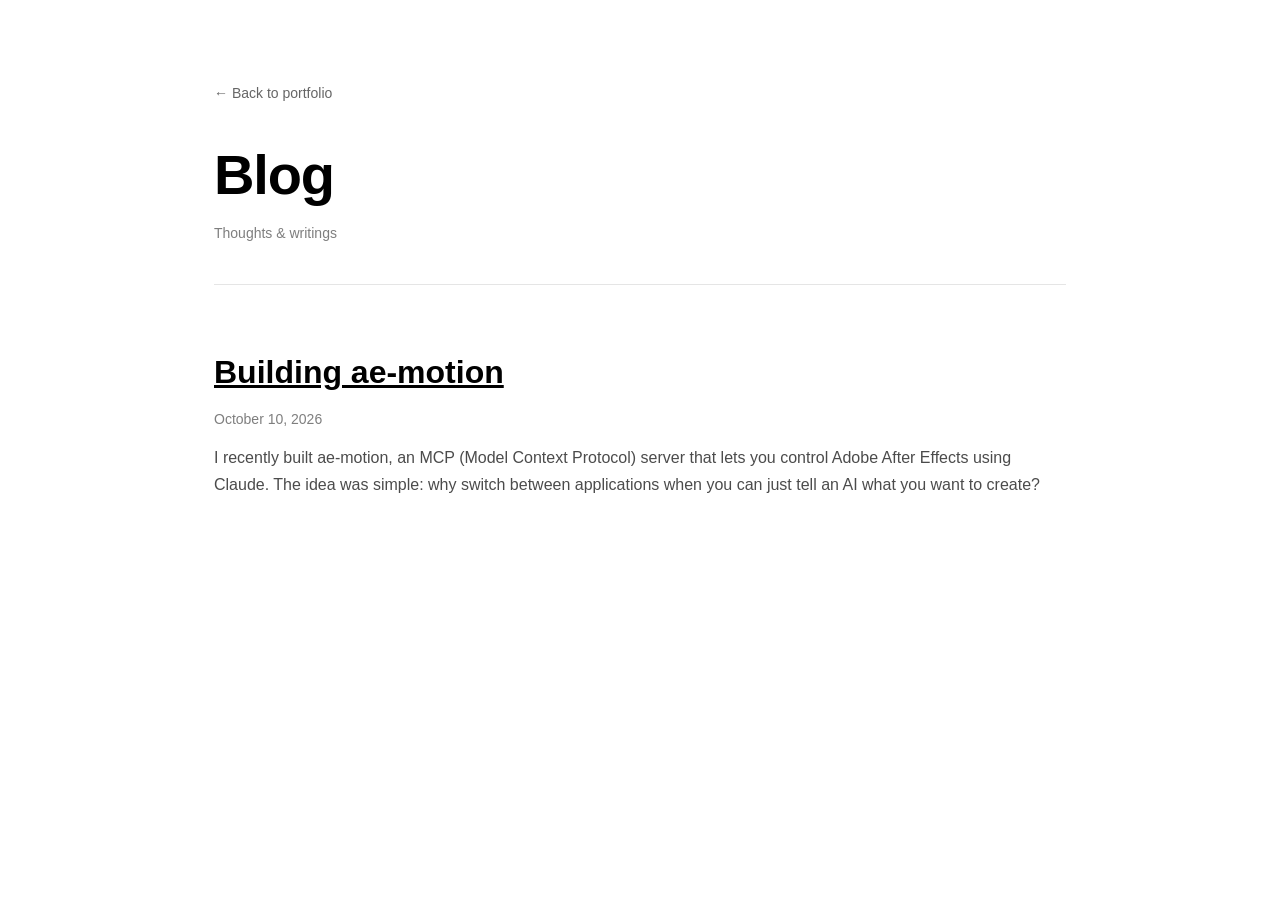
==== blog/index.html @ ca48edea "Add blog system and ae-motion project - Added blog with styling, template, and auto-index generator " ====
<!DOCTYPE html>
<html lang="en">
<head>
  <meta charset="UTF-8">
  <meta name="viewport" content="width=device-width, initial-scale=1">
  <title>Blog</title>
  <link rel="stylesheet" href="../blog.css">
</head>
<body>

  <div class="blog-container">
    <a href="../index.html" class="back-link">← Back to portfolio</a>

    <div class="blog-header">
      <h1 class="blog-title">Blog</h1>
      <div class="blog-meta">Thoughts & writings</div>
    </div>

    <div class="blog-content">
      <div class="blog-list">
        <div class="blog-post">
          <a href="building-ae-motion.html" class="blog-post-title">Building ae-motion</a>
          <div class="blog-post-meta">October 10, 2026</div>
          <p class="blog-post-excerpt">I recently built ae-motion, an MCP (Model Context Protocol) server that lets you control Adobe After Effects using Claude. The idea was simple: why switch between applications when you can just tell an AI what you want to create?</p>
        </div>
      </div>
    </div>
  </div>

</body>
</html>
---- blog.css ----
* { box-sizing: border-box; }

html, body {
  margin: 0;
  background: #ffffff;
  color: #000000;
  font-family: -apple-system, "Helvetica Neue", Helvetica, Arial, sans-serif;
  -webkit-font-smoothing: antialiased;
  line-height: 1.6;
}

.blog-container {
  max-width: 900px;
  margin: 0 auto;
  padding: 80px 24px;
}

.blog-header {
  margin-bottom: 60px;
  padding-bottom: 40px;
  border-bottom: 1px solid #e5e5e5;
}

.blog-title {
  font-size: clamp(36px, 5vw, 56px);
  font-weight: 600;
  letter-spacing: -0.02em;
  margin: 0 0 16px 0;
  line-height: 1.1;
}

.blog-meta {
  font-size: 14px;
  opacity: 0.5;
}

.blog-content {
  font-size: 18px;
  line-height: 1.7;
}

.blog-content h1,
.blog-content h2,
.blog-content h3 {
  font-weight: 600;
  letter-spacing: -0.01em;
  margin-top: 48px;
  margin-bottom: 24px;
}

.blog-content h1 { font-size: clamp(28px, 4vw, 42px); }
.blog-content h2 { font-size: clamp(24px, 3.5vw, 36px); }
.blog-content h3 { font-size: clamp(20px, 3vw, 28px); }

.blog-content p {
  margin: 0 0 24px 0;
}

.blog-content a {
  color: #000000;
  text-decoration: underline;
}

.blog-content code {
  background: #f5f5f5;
  padding: 2px 6px;
  border-radius: 4px;
  font-family: "SF Mono", Monaco, monospace;
  font-size: 0.9em;
}

.code-wrapper {
  position: relative;
  margin: 24px 0;
}

.blog-content pre {
  background: #f5f5f5;
  padding: 20px;
  border-radius: 8px;
  overflow-x: auto;
  margin: 0;
}

.blog-content pre code {
  background: none;
  padding: 0;
}

.copy-button {
  position: absolute;
  top: 8px;
  right: 8px;
  background: #000000;
  color: #ffffff;
  border: none;
  padding: 6px 10px;
  border-radius: 4px;
  cursor: pointer;
  transition: opacity 0.2s;
  display: flex;
  align-items: center;
  justify-content: center;
  z-index: 10;
}

.copy-button svg {
  width: 14px;
  height: 14px;
}

.copy-button:hover {
  opacity: 0.8;
}

.copy-button.copied {
  background: #2e7d32;
}

.blog-content ul,
.blog-content ol {
  padding-left: 24px;
  margin: 0 0 24px 0;
}

.blog-content li {
  margin-bottom: 8px;
}

.blog-content blockquote {
  border-left: 3px solid #000000;
  padding-left: 20px;
  margin: 24px 0;
  opacity: 0.7;
  font-style: italic;
}

.blog-content img {
  max-width: 100%;
  height: auto;
  border-radius: 8px;
  margin: 32px 0;
  display: block;
}

.blog-content figure {
  margin: 32px 0;
}

.blog-content figure img {
  margin: 0 0 12px 0;
}

.video-container {
  width: 100%;
  aspect-ratio: 16 / 9;
  border-radius: 8px;
  overflow: hidden;
  background: #f5f5f5;
}

.blog-content figure video {
  width: 100%;
  height: 100%;
  object-fit: contain;
  display: block;
}

.blog-content figcaption {
  font-size: 14px;
  opacity: 0.6;
  text-align: center;
  margin-top: 8px;
}

.blog-content hr {
  border: none;
  border-top: 1px solid #e5e5e5;
  margin: 48px 0;
}

.back-link {
  display: inline-block;
  margin-bottom: 40px;
  font-size: 14px;
  color: #000000;
  text-decoration: none;
  opacity: 0.6;
}

.back-link:hover {
  opacity: 1;
  text-decoration: underline;
}

.blog-list {
  display: flex;
  flex-direction: column;
  gap: 48px;
}

.blog-post {
  padding-bottom: 48px;
  border-bottom: 1px solid #e5e5e5;
}

.blog-post:last-child {
  border-bottom: none;
}

.blog-post-title {
  font-size: clamp(24px, 3.5vw, 32px);
  font-weight: 600;
  color: #000000;
  text-decoration: none;
  display: block;
  margin-bottom: 8px;
}

.blog-post-title:hover {
  text-decoration: underline;
}

.blog-post-meta {
  font-size: 14px;
  opacity: 0.5;
  margin-bottom: 12px;
}

.blog-post-excerpt {
  font-size: 16px;
  opacity: 0.7;
  margin: 0;
}
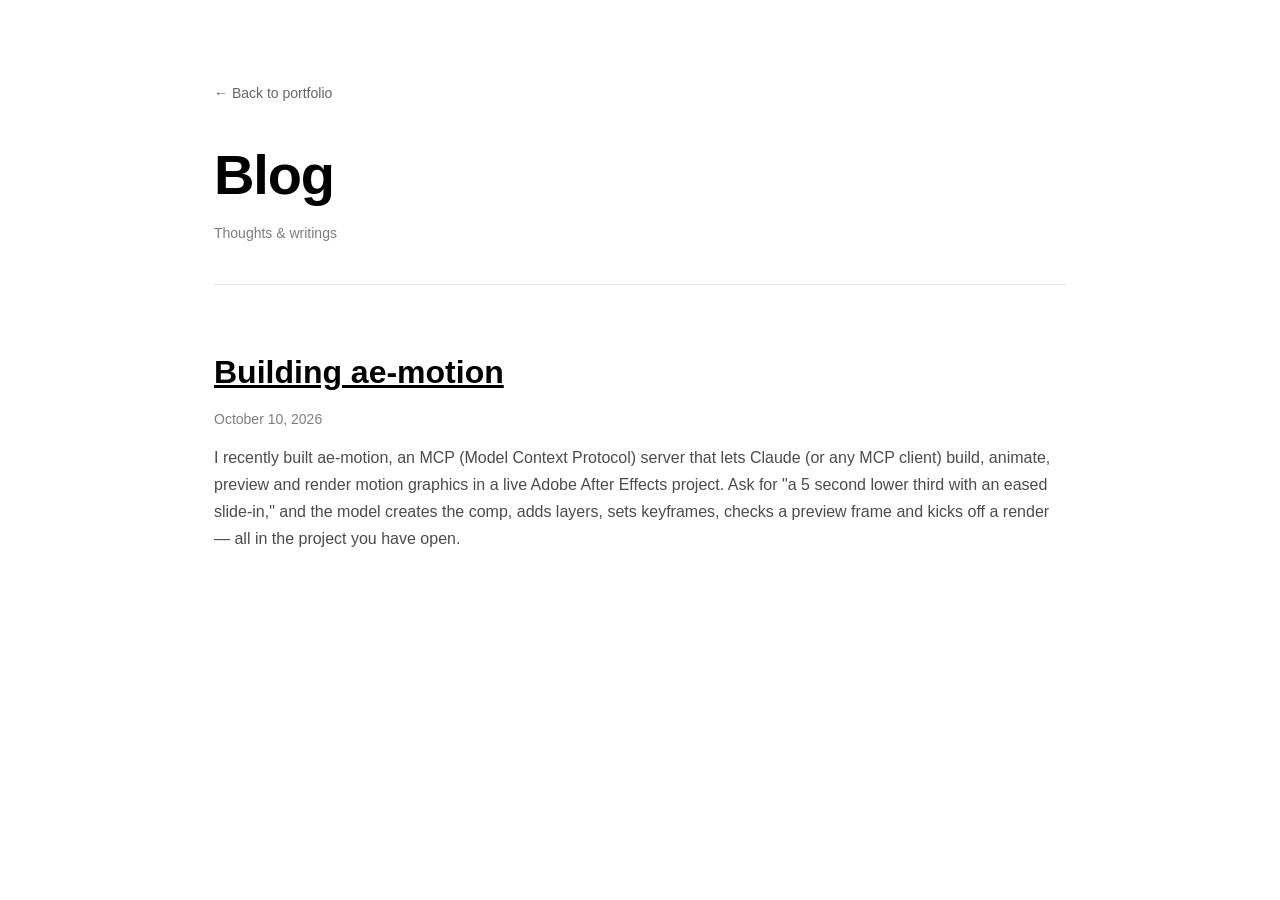
==== commit aaf428cf: "new stucture" ====
--- a/blog/index.html
+++ b/blog/index.html
@@ -4,7 +4,9 @@
   <meta charset="UTF-8">
   <meta name="viewport" content="width=device-width, initial-scale=1">
   <title>Blog</title>
-  <link rel="stylesheet" href="../blog.css">
+  <link rel="icon" type="image/svg+xml" href="../assets/favicon.svg">
+  <meta name="theme-color" content="#ffffff">
+  <link rel="stylesheet" href="../css/blog.css">
 </head>
 <body>
 
@@ -18,11 +20,13 @@
 
     <div class="blog-content">
       <div class="blog-list">
+        <!-- BLOG_POSTS:START -->
         <div class="blog-post">
           <a href="building-ae-motion.html" class="blog-post-title">Building ae-motion</a>
           <div class="blog-post-meta">October 10, 2026</div>
-          <p class="blog-post-excerpt">I recently built ae-motion, an MCP (Model Context Protocol) server that lets you control Adobe After Effects using Claude. The idea was simple: why switch between applications when you can just tell an AI what you want to create?</p>
+          <p class="blog-post-excerpt">I recently built ae-motion, an MCP (Model Context Protocol) server that lets Claude (or any MCP client) build, animate, preview and render motion graphics in a live Adobe After Effects project. Ask for "a 5 second lower third with an eased slide-in," and the model creates the comp, adds layers, sets keyframes, checks a preview frame and kicks off a render — all in the project you have open.</p>
         </div>
+        <!-- BLOG_POSTS:END -->
       </div>
     </div>
   </div>
--- a/css/blog.css
+++ b/css/blog.css
@@ -0,0 +1,234 @@
+* { box-sizing: border-box; }
+
+html, body {
+  margin: 0;
+  background: #ffffff;
+  color: #000000;
+  font-family: -apple-system, "Helvetica Neue", Helvetica, Arial, sans-serif;
+  -webkit-font-smoothing: antialiased;
+  line-height: 1.6;
+}
+
+.blog-container {
+  max-width: 900px;
+  margin: 0 auto;
+  padding: 80px 24px;
+}
+
+.blog-header {
+  margin-bottom: 60px;
+  padding-bottom: 40px;
+  border-bottom: 1px solid #e5e5e5;
+}
+
+.blog-title {
+  font-size: clamp(36px, 5vw, 56px);
+  font-weight: 600;
+  letter-spacing: -0.02em;
+  margin: 0 0 16px 0;
+  line-height: 1.1;
+}
+
+.blog-meta {
+  font-size: 14px;
+  opacity: 0.5;
+}
+
+.blog-content {
+  font-size: 18px;
+  line-height: 1.7;
+}
+
+.blog-content h1,
+.blog-content h2,
+.blog-content h3 {
+  font-weight: 600;
+  letter-spacing: -0.01em;
+  margin-top: 48px;
+  margin-bottom: 24px;
+}
+
+.blog-content h1 { font-size: clamp(28px, 4vw, 42px); }
+.blog-content h2 { font-size: clamp(24px, 3.5vw, 36px); }
+.blog-content h3 { font-size: clamp(20px, 3vw, 28px); }
+
+.blog-content p {
+  margin: 0 0 24px 0;
+}
+
+.blog-content a {
+  color: #000000;
+  text-decoration: underline;
+}
+
+.blog-content code {
+  background: #f5f5f5;
+  padding: 2px 6px;
+  border-radius: 4px;
+  font-family: "SF Mono", Monaco, monospace;
+  font-size: 0.9em;
+}
+
+.code-wrapper {
+  position: relative;
+  margin: 24px 0;
+}
+
+.blog-content pre {
+  background: #f5f5f5;
+  padding: 20px;
+  border-radius: 8px;
+  overflow-x: auto;
+  margin: 0;
+}
+
+.blog-content pre code {
+  background: none;
+  padding: 0;
+}
+
+.copy-button {
+  position: absolute;
+  top: 8px;
+  right: 8px;
+  background: #000000;
+  color: #ffffff;
+  border: none;
+  padding: 6px 10px;
+  border-radius: 4px;
+  cursor: pointer;
+  transition: opacity 0.2s;
+  display: flex;
+  align-items: center;
+  justify-content: center;
+  z-index: 10;
+}
+
+.copy-button svg {
+  width: 14px;
+  height: 14px;
+}
+
+.copy-button:hover {
+  opacity: 0.8;
+}
+
+.copy-button.copied {
+  background: #2e7d32;
+}
+
+.blog-content ul,
+.blog-content ol {
+  padding-left: 24px;
+  margin: 0 0 24px 0;
+}
+
+.blog-content li {
+  margin-bottom: 8px;
+}
+
+.blog-content blockquote {
+  border-left: 3px solid #000000;
+  padding-left: 20px;
+  margin: 24px 0;
+  opacity: 0.7;
+  font-style: italic;
+}
+
+.blog-content img {
+  max-width: 100%;
+  height: auto;
+  border-radius: 8px;
+  margin: 32px 0;
+  display: block;
+}
+
+.blog-content figure {
+  margin: 32px 0;
+}
+
+.blog-content figure img {
+  margin: 0 0 12px 0;
+}
+
+.video-container {
+  width: 100%;
+  aspect-ratio: 16 / 9;
+  border-radius: 8px;
+  overflow: hidden;
+  background: #f5f5f5;
+}
+
+.blog-content figure video {
+  width: 100%;
+  height: 100%;
+  object-fit: contain;
+  display: block;
+}
+
+.blog-content figcaption {
+  font-size: 14px;
+  opacity: 0.6;
+  text-align: center;
+  margin-top: 8px;
+}
+
+.blog-content hr {
+  border: none;
+  border-top: 1px solid #e5e5e5;
+  margin: 48px 0;
+}
+
+.back-link {
+  display: inline-block;
+  margin-bottom: 40px;
+  font-size: 14px;
+  color: #000000;
+  text-decoration: none;
+  opacity: 0.6;
+}
+
+.back-link:hover {
+  opacity: 1;
+  text-decoration: underline;
+}
+
+.blog-list {
+  display: flex;
+  flex-direction: column;
+  gap: 48px;
+}
+
+.blog-post {
+  padding-bottom: 48px;
+  border-bottom: 1px solid #e5e5e5;
+}
+
+.blog-post:last-child {
+  border-bottom: none;
+}
+
+.blog-post-title {
+  font-size: clamp(24px, 3.5vw, 32px);
+  font-weight: 600;
+  color: #000000;
+  text-decoration: none;
+  display: block;
+  margin-bottom: 8px;
+}
+
+.blog-post-title:hover {
+  text-decoration: underline;
+}
+
+.blog-post-meta {
+  font-size: 14px;
+  opacity: 0.5;
+  margin-bottom: 12px;
+}
+
+.blog-post-excerpt {
+  font-size: 16px;
+  opacity: 0.7;
+  margin: 0;
+}
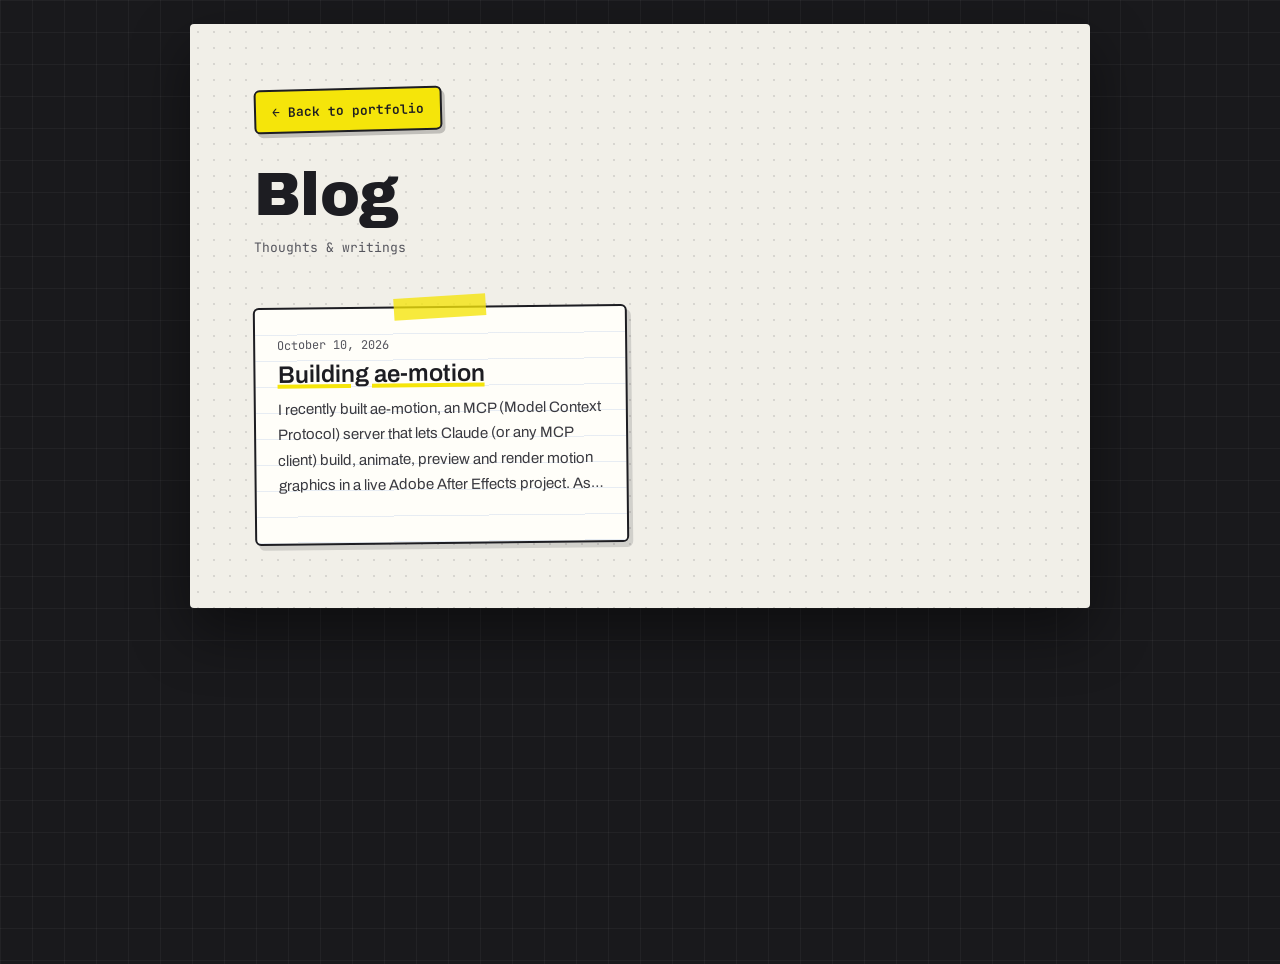
==== commit 3742b40b: "new" ====
--- a/blog/index.html
+++ b/blog/index.html
@@ -5,10 +5,13 @@
   <meta name="viewport" content="width=device-width, initial-scale=1">
   <title>Blog</title>
   <link rel="icon" type="image/svg+xml" href="../assets/favicon.svg">
-  <meta name="theme-color" content="#ffffff">
+  <meta name="theme-color" content="#19191c">
+  <link rel="preconnect" href="https://fonts.googleapis.com">
+  <link rel="preconnect" href="https://fonts.gstatic.com" crossorigin>
+  <link rel="stylesheet" href="https://fonts.googleapis.com/css2?family=Archivo+Black&amp;family=Archivo:wght@400;600;700&amp;family=Caveat:wght@600&amp;family=JetBrains+Mono:wght@400;600&amp;display=swap">
   <link rel="stylesheet" href="../css/blog.css">
 </head>
-<body>
+<body class="blog-page">
 
   <div class="blog-container">
     <a href="../index.html" class="back-link">← Back to portfolio</a>
--- a/css/blog.css
+++ b/css/blog.css
@@ -1,234 +1,327 @@
-* { box-sizing: border-box; }
-
-html, body {
+/* ==========================================================
+   Blog styles, shared by the standalone blog pages
+   (body.blog-page) and the blog window on the homepage.
+   Nothing here targets bare html/body, so it is safe to load
+   on the homepage.
+   ========================================================== */
+
+:root {
+  --bg: #19191c;
+  --paper: #f1efe8;
+  --card: #fffef9;
+  --ink: #1d1d22;
+  --muted: #55555d;
+  --yellow: #f5e50a;
+  --red: #c8321f;
+  --display: "Archivo Black", "Arial Black", sans-serif;
+  --sans: "Archivo", -apple-system, "Helvetica Neue", Helvetica, Arial, sans-serif;
+  --hand: "Caveat", "Comic Sans MS", cursive;
+  --mono: "JetBrains Mono", ui-monospace, SFMono-Regular, Menlo, monospace;
+  --ease: cubic-bezier(0.2, 0.8, 0.2, 1);
+}
+
+/* ---------- standalone page shell ---------- */
+
+.blog-page {
   margin: 0;
-  background: #ffffff;
-  color: #000000;
-  font-family: -apple-system, "Helvetica Neue", Helvetica, Arial, sans-serif;
+  min-height: 100vh;
+  padding: 24px 16px 40px;
+  background-color: var(--bg);
+  background-image:
+    linear-gradient(rgba(255, 255, 255, 0.04) 1px, transparent 1px),
+    linear-gradient(90deg, rgba(255, 255, 255, 0.04) 1px, transparent 1px);
+  background-size: 32px 32px;
+  color: var(--ink);
+  font-family: var(--sans);
+  line-height: 1.6;
   -webkit-font-smoothing: antialiased;
-  line-height: 1.6;
-}
-
-.blog-container {
+}
+.blog-page * { box-sizing: border-box; }
+
+.blog-page .blog-container {
   max-width: 900px;
   margin: 0 auto;
-  padding: 80px 24px;
-}
-
-.blog-header {
-  margin-bottom: 60px;
-  padding-bottom: 40px;
-  border-bottom: 1px solid #e5e5e5;
-}
-
-.blog-title {
-  font-size: clamp(36px, 5vw, 56px);
-  font-weight: 600;
-  letter-spacing: -0.02em;
-  margin: 0 0 16px 0;
-  line-height: 1.1;
-}
-
-.blog-meta {
-  font-size: 14px;
-  opacity: 0.5;
-}
+  padding: clamp(24px, 5vw, 64px);
+  background-color: var(--paper);
+  background-image: radial-gradient(rgba(29, 29, 34, 0.12) 1px, transparent 1.2px);
+  background-size: 16px 16px;
+  border-radius: 4px;
+  box-shadow: 0 24px 60px rgba(0, 0, 0, 0.45);
+}
+
+.blog-page .back-link {
+  display: flex;
+  width: fit-content;
+  align-items: center;
+  min-height: 44px;
+  margin-bottom: 32px;
+  padding: 8px 16px;
+  background: var(--yellow);
+  border: 2px solid var(--ink);
+  border-radius: 6px;
+  box-shadow: 3px 4px 0 rgba(0, 0, 0, 0.2);
+  color: var(--ink);
+  font: 600 13px var(--mono);
+  text-decoration: none;
+  transform: rotate(-1.5deg);
+  transition: transform 0.2s var(--ease);
+}
+.blog-page .back-link:hover { transform: rotate(0) translateY(-3px); }
+
+.blog-page .blog-header { margin-bottom: 40px; }
+
+.blog-page .blog-title {
+  margin: 0;
+  font-family: var(--display);
+  font-weight: 400;
+  font-size: clamp(34px, 5.5vw, 60px);
+  line-height: 1.05;
+  letter-spacing: -0.01em;
+}
+
+.blog-page .blog-meta {
+  margin-top: 12px;
+  color: var(--muted);
+  font: 13px var(--mono);
+}
+
+.blog-page :focus-visible { outline: 3px solid var(--red); outline-offset: 3px; }
+
+/* ---------- article content ---------- */
 
 .blog-content {
   font-size: 18px;
   line-height: 1.7;
+  color: #26262b;
+  overflow-wrap: anywhere;
 }
 
 .blog-content h1,
 .blog-content h2,
 .blog-content h3 {
+  margin: 48px 0 18px;
+  color: var(--ink);
+  line-height: 1.15;
+  letter-spacing: -0.01em;
+}
+.blog-content h1,
+.blog-content h2 {
+  display: inline-block;
+  padding: 0 0.12em;
+  font-family: var(--display);
+  font-weight: 400;
+  background: linear-gradient(transparent 55%, var(--yellow) 55%, var(--yellow) 92%, transparent 92%);
+}
+.blog-content h1 { font-size: clamp(28px, 4vw, 40px); }
+.blog-content h2 { font-size: clamp(24px, 3.4vw, 32px); }
+.blog-content h3 { font-size: clamp(20px, 2.6vw, 24px); font-weight: 700; }
+
+.blog-content p { margin: 0 0 22px; }
+
+.blog-content a {
+  color: var(--ink);
   font-weight: 600;
-  letter-spacing: -0.01em;
-  margin-top: 48px;
-  margin-bottom: 24px;
-}
-
-.blog-content h1 { font-size: clamp(28px, 4vw, 42px); }
-.blog-content h2 { font-size: clamp(24px, 3.5vw, 36px); }
-.blog-content h3 { font-size: clamp(20px, 3vw, 28px); }
-
-.blog-content p {
-  margin: 0 0 24px 0;
-}
-
-.blog-content a {
-  color: #000000;
   text-decoration: underline;
-}
+  text-decoration-color: var(--yellow);
+  text-decoration-thickness: 4px;
+  text-underline-offset: 2px;
+}
+.blog-content a:hover { color: var(--red); }
+
+.blog-content strong { color: var(--ink); }
 
 .blog-content code {
-  background: #f5f5f5;
   padding: 2px 6px;
+  background: #e6e3d8;
+  border: 1px solid #cfccc1;
   border-radius: 4px;
-  font-family: "SF Mono", Monaco, monospace;
-  font-size: 0.9em;
-}
-
-.code-wrapper {
-  position: relative;
-  margin: 24px 0;
-}
+  font-family: var(--mono);
+  font-size: 0.85em;
+}
+
+.blog-content .code-wrapper { position: relative; margin: 24px 0; }
 
 .blog-content pre {
-  background: #f5f5f5;
-  padding: 20px;
-  border-radius: 8px;
+  margin: 0;
+  padding: 44px 20px 20px;
+  background: #17171c;
+  color: #d6d6de;
+  border: 2px solid #000;
+  border-radius: 10px;
+  box-shadow: 5px 6px 0 rgba(29, 29, 34, 0.2);
   overflow-x: auto;
-  margin: 0;
-}
-
-.blog-content pre code {
-  background: none;
-  padding: 0;
-}
+  font-size: 14px;
+  line-height: 1.6;
+}
+.blog-content pre::before {
+  content: "";
+  position: absolute;
+  top: 14px;
+  left: 16px;
+  width: 11px;
+  height: 11px;
+  border-radius: 50%;
+  background: #ff5f57;
+  box-shadow: 18px 0 0 #febc2e, 36px 0 0 #28c840;
+}
+.blog-content pre code { padding: 0; background: none; border: 0; color: inherit; font-size: inherit; }
 
 .copy-button {
   position: absolute;
   top: 8px;
   right: 8px;
-  background: #000000;
-  color: #ffffff;
-  border: none;
-  padding: 6px 10px;
-  border-radius: 4px;
-  cursor: pointer;
-  transition: opacity 0.2s;
+  z-index: 2;
   display: flex;
   align-items: center;
   justify-content: center;
-  z-index: 10;
-}
-
-.copy-button svg {
-  width: 14px;
-  height: 14px;
-}
-
-.copy-button:hover {
-  opacity: 0.8;
-}
-
-.copy-button.copied {
-  background: #2e7d32;
-}
+  width: 36px;
+  height: 30px;
+  padding: 0;
+  background: #2d2d35;
+  color: #e9e7e0;
+  border: 1px solid #4a4a55;
+  border-radius: 6px;
+  cursor: pointer;
+  transition: background 0.2s;
+}
+.copy-button svg { width: 15px; height: 15px; }
+.copy-button:hover { background: #3a3a44; }
+.copy-button.copied { background: #2e7d32; border-color: #2e7d32; }
 
 .blog-content ul,
-.blog-content ol {
-  padding-left: 24px;
-  margin: 0 0 24px 0;
-}
-
-.blog-content li {
-  margin-bottom: 8px;
-}
+.blog-content ol { margin: 0 0 24px; padding-left: 26px; }
+.blog-content ul { list-style: none; padding-left: 4px; }
+.blog-content ul li { position: relative; padding-left: 24px; }
+.blog-content ul li::before {
+  content: "▸";
+  position: absolute;
+  left: 2px;
+  color: var(--red);
+}
+.blog-content li { margin-bottom: 8px; }
 
 .blog-content blockquote {
-  border-left: 3px solid #000000;
-  padding-left: 20px;
-  margin: 24px 0;
-  opacity: 0.7;
-  font-style: italic;
+  margin: 34px 0;
+  padding: 18px 22px;
+  background: var(--card);
+  border: 2px dashed var(--red);
+  border-radius: 6px;
+  color: var(--red);
+  font-family: var(--hand);
+  font-weight: 600;
+  font-size: clamp(24px, 2.8vw, 30px);
+  line-height: 1.2;
+  transform: rotate(-0.8deg);
 }
 
 .blog-content img {
+  display: block;
   max-width: 100%;
   height: auto;
-  border-radius: 8px;
   margin: 32px 0;
-  display: block;
-}
-
-.blog-content figure {
-  margin: 32px 0;
-}
-
-.blog-content figure img {
-  margin: 0 0 12px 0;
-}
-
-.video-container {
+  padding: 10px 10px 30px;
+  background: #fff;
+  border-radius: 2px;
+  box-shadow: 0 8px 22px rgba(0, 0, 0, 0.16);
+}
+
+.blog-content figure { margin: 34px 0; }
+.blog-content figure img { margin: 0 0 8px; }
+
+.blog-content .video-container {
   width: 100%;
   aspect-ratio: 16 / 9;
-  border-radius: 8px;
   overflow: hidden;
-  background: #f5f5f5;
+  background: #17171c;
+  border: 2px solid #000;
+  border-radius: 10px;
+  box-shadow: 5px 6px 0 rgba(29, 29, 34, 0.2);
 }
 
 .blog-content figure video {
+  display: block;
   width: 100%;
   height: 100%;
   object-fit: contain;
-  display: block;
 }
 
 .blog-content figcaption {
-  font-size: 14px;
-  opacity: 0.6;
+  margin-top: 10px;
+  color: var(--red);
+  font-family: var(--hand);
+  font-weight: 600;
+  font-size: 22px;
+  line-height: 1.2;
   text-align: center;
-  margin-top: 8px;
 }
 
 .blog-content hr {
-  border: none;
-  border-top: 1px solid #e5e5e5;
   margin: 48px 0;
-}
-
-.back-link {
-  display: inline-block;
-  margin-bottom: 40px;
-  font-size: 14px;
-  color: #000000;
-  text-decoration: none;
-  opacity: 0.6;
-}
-
-.back-link:hover {
-  opacity: 1;
-  text-decoration: underline;
-}
+  border: 0;
+  border-top: 2px dashed #b9b6ab;
+}
+
+/* ---------- standalone blog listing ---------- */
 
 .blog-list {
+  display: grid;
+  grid-template-columns: repeat(auto-fill, minmax(min(100%, 300px), 1fr));
+  gap: 28px 24px;
+  padding-top: 10px;
+}
+
+.blog-post {
+  position: relative;
   display: flex;
   flex-direction: column;
-  gap: 48px;
-}
-
-.blog-post {
-  padding-bottom: 48px;
-  border-bottom: 1px solid #e5e5e5;
-}
-
-.blog-post:last-child {
-  border-bottom: none;
+  gap: 8px;
+  padding: 28px 22px 22px;
+  background-color: var(--card);
+  background-image: repeating-linear-gradient(transparent 0 25px, rgba(60, 110, 200, 0.12) 25px 26px);
+  border: 2px solid var(--ink);
+  border-radius: 6px;
+  box-shadow: 4px 5px 0 rgba(29, 29, 34, 0.15);
+  transform: rotate(-0.6deg);
+  transition: transform 0.25s var(--ease);
+}
+.blog-post:nth-child(even) { transform: rotate(0.6deg); }
+.blog-post:hover { transform: rotate(0) translateY(-5px); }
+.blog-post::before {
+  content: "";
+  position: absolute;
+  top: -12px;
+  left: 50%;
+  width: 92px;
+  height: 22px;
+  margin-left: -46px;
+  background: rgba(245, 229, 10, 0.78);
+  transform: rotate(-3deg);
 }
 
 .blog-post-title {
-  font-size: clamp(24px, 3.5vw, 32px);
-  font-weight: 600;
-  color: #000000;
+  order: 2;
+  color: var(--ink);
+  font-size: 24px;
+  font-weight: 700;
+  line-height: 1.15;
   text-decoration: none;
-  display: block;
-  margin-bottom: 8px;
-}
-
-.blog-post-title:hover {
-  text-decoration: underline;
-}
-
-.blog-post-meta {
-  font-size: 14px;
-  opacity: 0.5;
-  margin-bottom: 12px;
-}
+}
+.blog-post-title::after { content: ""; position: absolute; inset: 0; }
+.blog-post-title:hover { color: var(--red); }
+
+.blog-post-meta { order: 1; color: var(--muted); font: 12px var(--mono); }
 
 .blog-post-excerpt {
-  font-size: 16px;
-  opacity: 0.7;
+  order: 3;
   margin: 0;
-}
+  color: #3a3a40;
+  font-size: 15px;
+  display: -webkit-box;
+  -webkit-line-clamp: 4;
+  -webkit-box-orient: vertical;
+  overflow: hidden;
+}
+
+@media (prefers-reduced-motion: reduce) {
+  .blog-page *, .blog-content * { transition: none !important; }
+}
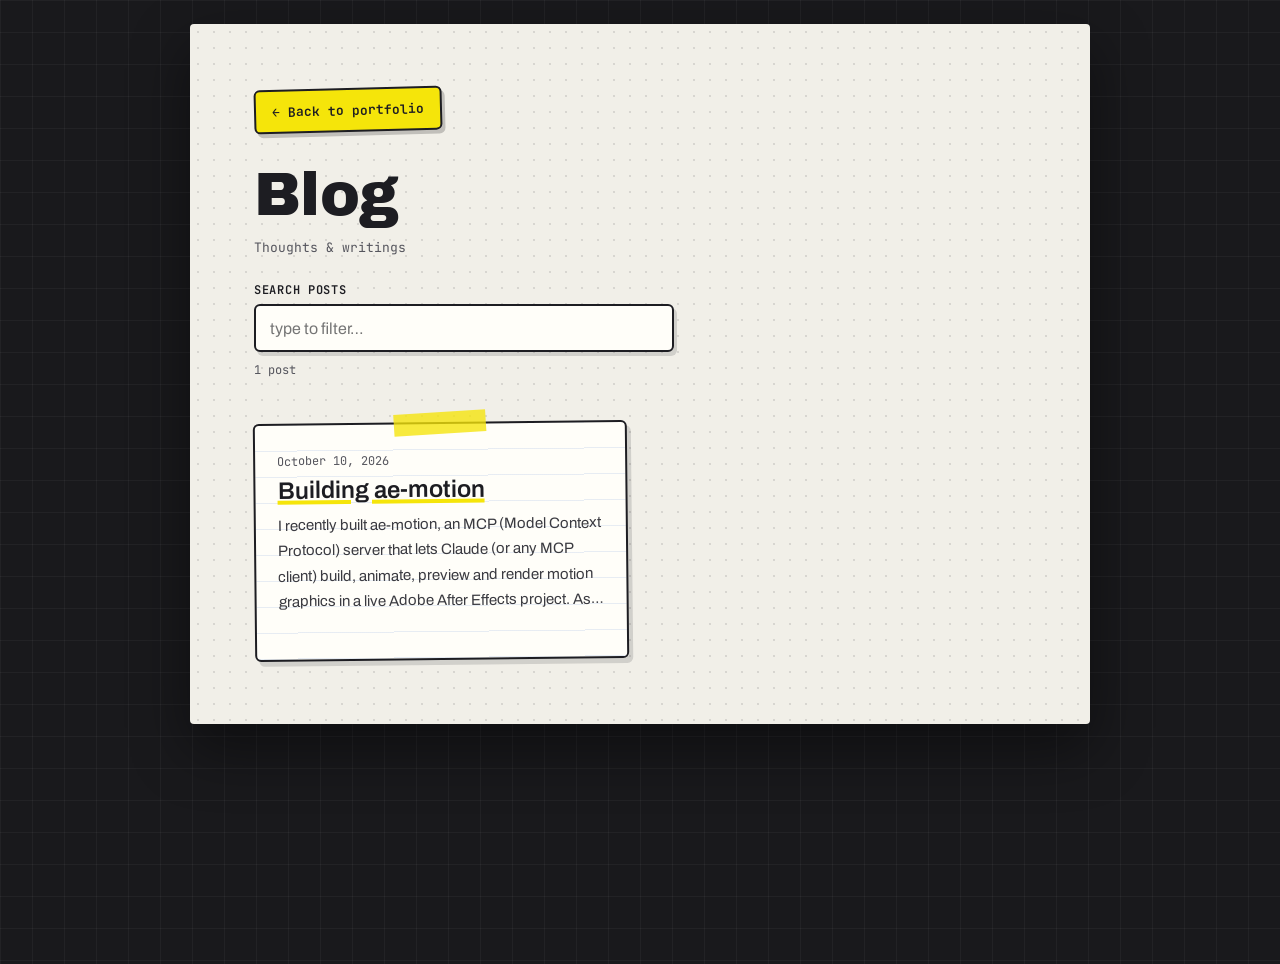
==== commit 6aa0cf75: "new changes" ====
--- a/blog/index.html
+++ b/blog/index.html
@@ -21,8 +21,14 @@
       <div class="blog-meta">Thoughts & writings</div>
     </div>
 
+    <div class="blog-search">
+      <label for="blogSearch">Search posts</label>
+      <input type="search" id="blogSearch" placeholder="type to filter…" autocomplete="off">
+      <p class="blog-search-status" id="blogSearchStatus" aria-live="polite"></p>
+    </div>
+
     <div class="blog-content">
-      <div class="blog-list">
+      <div class="blog-list" id="blogList">
         <!-- BLOG_POSTS:START -->
         <div class="blog-post">
           <a href="building-ae-motion.html" class="blog-post-title">Building ae-motion</a>
@@ -34,5 +40,34 @@
     </div>
   </div>
 
+  <script>
+    // Filter the post cards by title, date and excerpt.
+    (function () {
+      var input = document.getElementById('blogSearch');
+      var status = document.getElementById('blogSearchStatus');
+      var posts = Array.prototype.slice.call(document.querySelectorAll('#blogList .blog-post'));
+      var texts = posts.map(function (p) { return p.textContent.toLowerCase(); });
+
+      function update() {
+        var words = input.value.toLowerCase().split(/\s+/).filter(Boolean);
+        var shown = 0;
+        posts.forEach(function (p, i) {
+          var match = words.every(function (w) { return texts[i].indexOf(w) !== -1; });
+          p.hidden = !match;
+          if (match) shown++;
+        });
+        var n = posts.length + (posts.length === 1 ? ' post' : ' posts');
+        status.textContent = !words.length ? n
+          : shown ? shown + ' of ' + n
+          : 'No posts match “' + input.value.trim() + '”';
+      }
+
+      var q = new URLSearchParams(location.search).get('q');
+      if (q) input.value = q;
+      input.addEventListener('input', update);
+      update();
+    })();
+  </script>
+
 </body>
 </html>
--- a/css/blog.css
+++ b/css/blog.css
@@ -263,6 +263,29 @@
 
 /* ---------- standalone blog listing ---------- */
 
+.blog-page .blog-search { margin: -14px 0 34px; }
+.blog-page .blog-search label {
+  display: block;
+  margin-bottom: 6px;
+  font: 600 12px var(--mono);
+  text-transform: uppercase;
+  letter-spacing: 0.06em;
+}
+.blog-page .blog-search input {
+  width: min(100%, 420px);
+  min-height: 48px;
+  padding: 10px 14px;
+  background: var(--card);
+  border: 2px solid var(--ink);
+  border-radius: 6px;
+  box-shadow: 3px 4px 0 rgba(29, 29, 34, 0.15);
+  color: var(--ink);
+  font: 16px var(--sans);
+}
+.blog-page .blog-search input:focus-visible { outline: 3px solid var(--red); outline-offset: 2px; }
+.blog-page .blog-search-status { margin: 10px 0 0; color: var(--muted); font: 12px var(--mono); }
+.blog-post[hidden] { display: none; }
+
 .blog-list {
   display: grid;
   grid-template-columns: repeat(auto-fill, minmax(min(100%, 300px), 1fr));
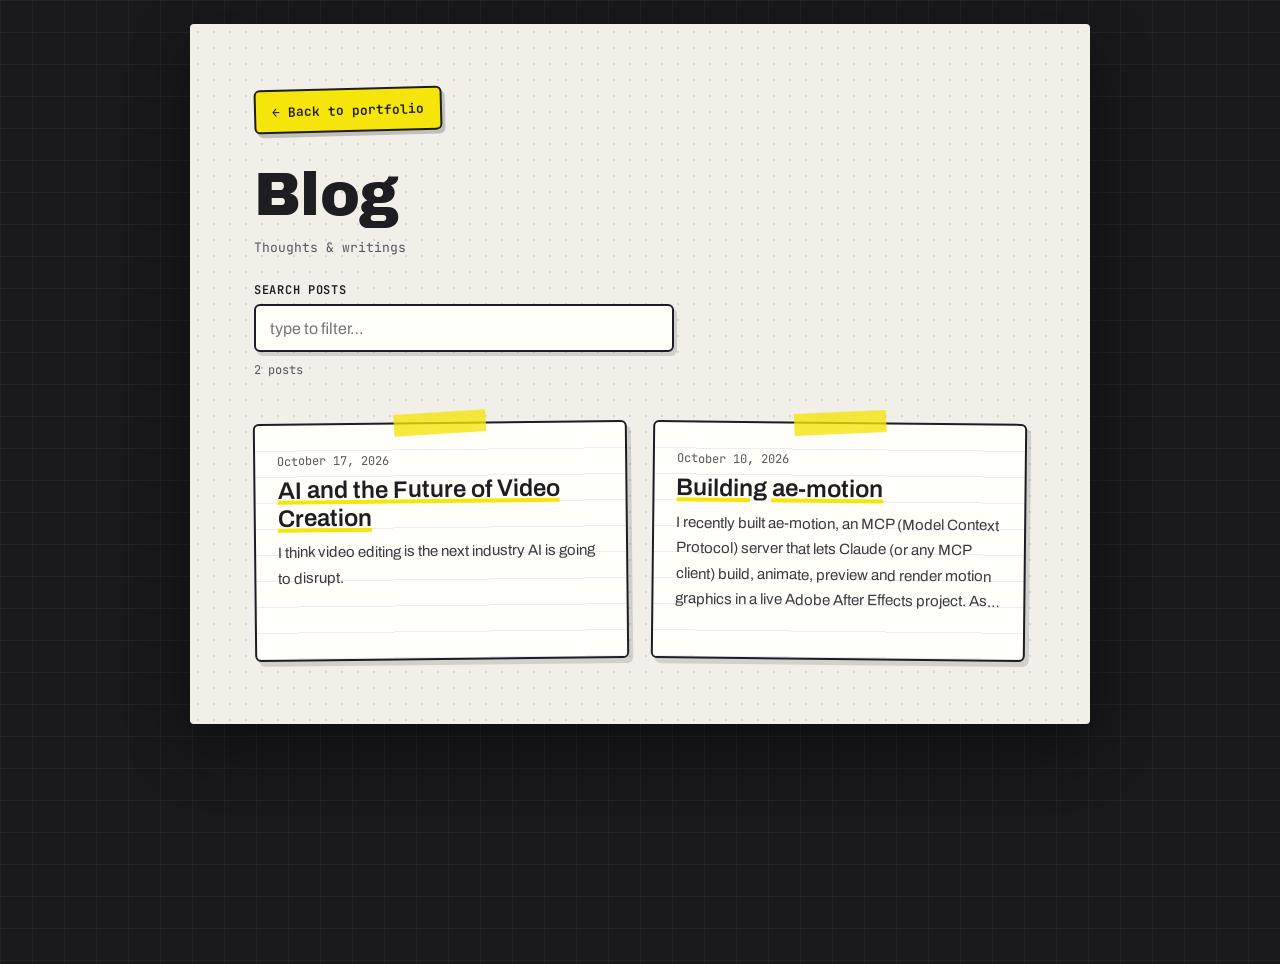
==== commit 005428bc: "new blog" ====
--- a/blog/index.html
+++ b/blog/index.html
@@ -30,6 +30,12 @@
     <div class="blog-content">
       <div class="blog-list" id="blogList">
         <!-- BLOG_POSTS:START -->
+        <div class="blog-post">
+          <a href="ai-video-editing-disruption.html" class="blog-post-title">AI and the Future of Video Creation</a>
+          <div class="blog-post-meta">October 17, 2026</div>
+          <p class="blog-post-excerpt">I think video editing is the next industry AI is going to disrupt.</p>
+        </div>
+
         <div class="blog-post">
           <a href="building-ae-motion.html" class="blog-post-title">Building ae-motion</a>
           <div class="blog-post-meta">October 10, 2026</div>
